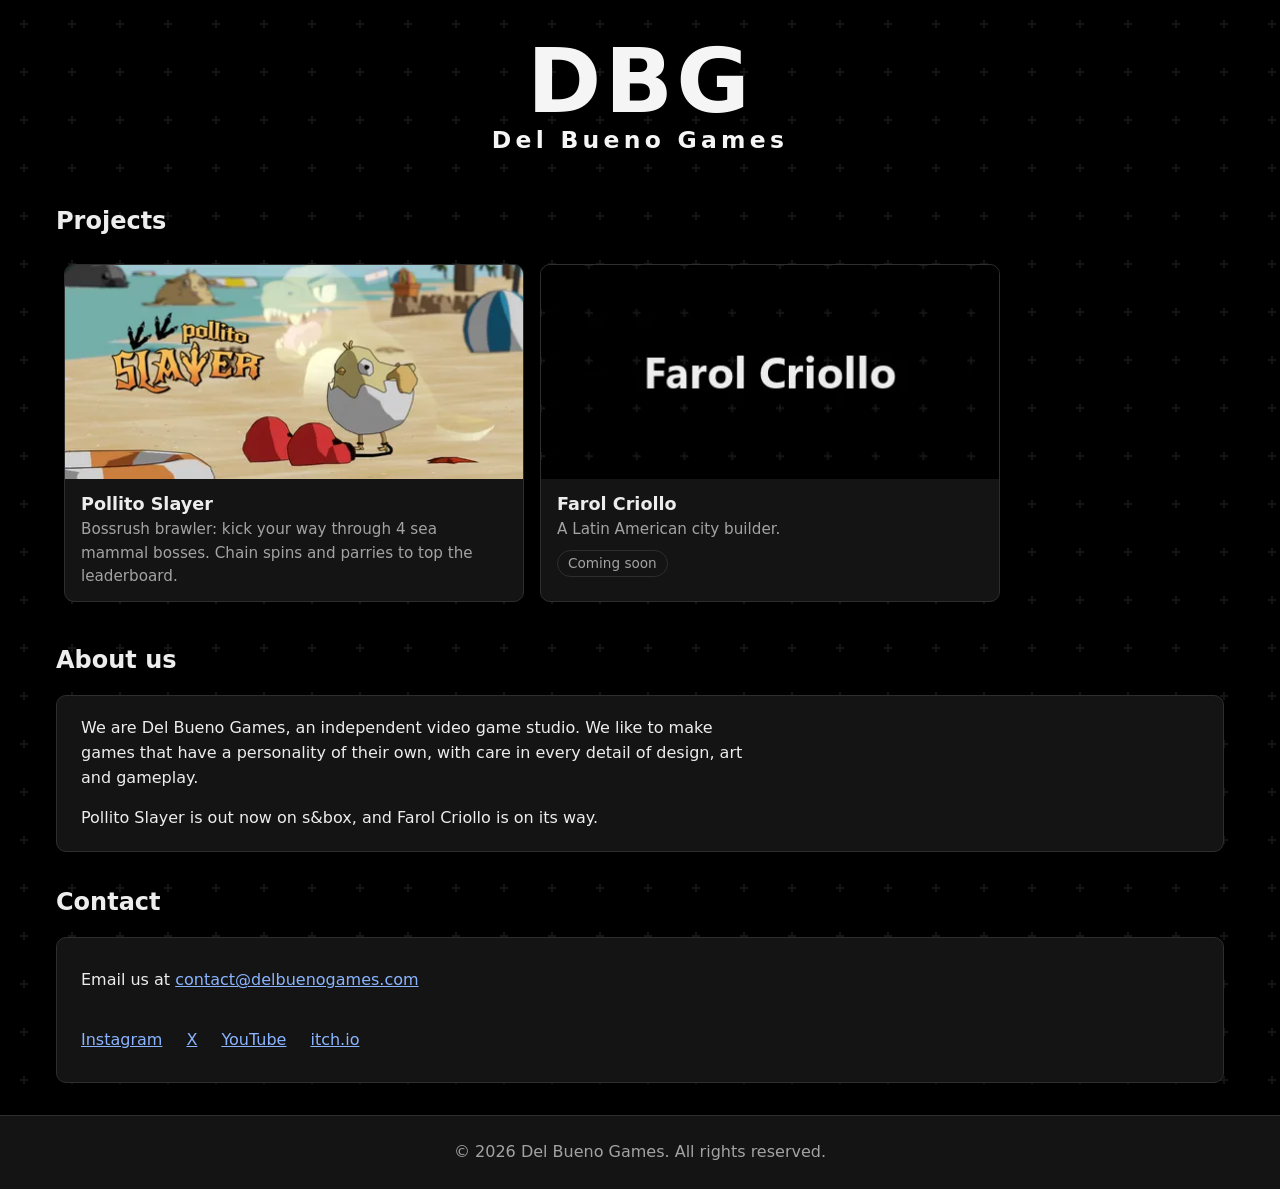
==== index.html @ 5d19f049 "[Add] WEB-1 Landing de Del Bueno Games en ingles Primera publicacion de la web: portada con la marca" ====
<!DOCTYPE html>
<html lang="en">
<head>
    <meta charset="utf-8">
    <meta name="viewport" content="width=device-width, initial-scale=1">
    <title>Del Bueno Games</title>
    <!-- Placeholder texts (head): page description for search results and shared links. Update it together with the placeholder block in <body>. -->
    <meta name="description" content="Del Bueno Games (DBG) is an independent video game studio. Explore our projects, learn who we are and get in touch.">
    <meta property="og:description" content="Independent video game studio. Projects, team and contact.">
    <meta name="theme-color" content="#000000">
    <!-- The favicon and og.png repeat the brand mark: replace them together with assets/img/brand.svg. -->
    <link rel="icon" href="assets/img/favicon.svg" type="image/svg+xml">
    <link rel="canonical" href="https://delbuenogames.com/">
    <meta property="og:type" content="website">
    <meta property="og:title" content="Del Bueno Games">
    <meta property="og:url" content="https://delbuenogames.com/">
    <meta property="og:image" content="https://delbuenogames.com/assets/img/og.png">
    <meta property="og:image:width" content="1200">
    <meta property="og:image:height" content="630">
    <meta property="og:image:alt" content="DBG, Del Bueno Games">
    <meta property="og:locale" content="en_US">
    <meta name="twitter:card" content="summary_large_image">
    <link rel="stylesheet" href="assets/css/style.css">
    <script src="assets/js/catalog.js" defer></script>
</head>
<body>
    <header class="site-header">
        <h1 class="brand"><img src="assets/img/brand.svg" alt="DBG, Del Bueno Games" width="600" height="260"></h1>
    </header>
    <main class="container">
        <section id="projects" class="section" aria-labelledby="projects-title">
            <h2 id="projects-title">Projects</h2>
            <div class="catalog-wrap">
                <!-- Projects: one <li> per project, in display order. A project without a public page uses <div class="card"> with the "Coming soon" tag instead of a link. Farol Criollo's line is a placeholder. A project that falls outside the first screen takes loading="lazy" on its image. -->
                <ul class="catalog" tabindex="0" aria-label="Projects">
                    <li>
                        <a class="card" href="https://sbox.game/dbg/pollito_slayer" rel="noopener">
                            <img src="assets/img/projects/pollito-slayer.webp" alt="" width="460" height="215" decoding="async">
                            <span class="card-name">Pollito Slayer</span>
                            <span class="card-line">Bossrush brawler: kick your way through 4 sea mammal bosses. Chain spins and parries to top the leaderboard.</span>
                        </a>
                    </li>
                    <li>
                        <div class="card">
                            <img src="assets/img/projects/farol-criollo.webp" alt="" width="460" height="215" decoding="async">
                            <span class="card-name">Farol Criollo</span>
                            <span class="card-line">A Latin American city builder.</span>
                            <span class="card-tag">Coming soon</span>
                        </div>
                    </li>
                </ul>
            </div>
        </section>
        <!-- Placeholder texts: start. The page description lives in <head>, under "Placeholder texts (head)". -->
        <section id="about" class="section" aria-labelledby="about-title">
            <h2 id="about-title">About us</h2>
            <div class="panel">
                <p>We are Del Bueno Games, an independent video game studio. We like to make games that have a personality of their own, with care in every detail of design, art and gameplay.</p>
                <p>Pollito Slayer is out now on s&amp;box, and Farol Criollo is on its way.</p>
            </div>
        </section>
        <section id="contact" class="section" aria-labelledby="contact-title">
            <h2 id="contact-title">Contact</h2>
            <div class="panel">
                <p>Email us at <a href="mailto:contact@delbuenogames.com">contact@delbuenogames.com</a></p>
                <ul class="socials">
                    <li><a href="https://www.instagram.com/" rel="noopener">Instagram</a></li>
                    <li><a href="https://x.com/" rel="noopener">X</a></li>
                    <li><a href="https://www.youtube.com/" rel="noopener">YouTube</a></li>
                    <li><a href="https://itch.io/" rel="noopener">itch.io</a></li>
                </ul>
            </div>
        </section>
        <!-- Placeholder texts: end -->
    </main>
    <footer class="site-footer">
        <p>&copy; 2026 Del Bueno Games. All rights reserved.</p>
    </footer>
</body>
</html>
---- assets/css/style.css ----
:root
{
    --bg: #000;
    --pattern: #151515;
    --bg-card: #141414;
    --border: #2e2e2e;
    --text: #ededed;
    --text-muted: #a3a3a3;
    --link: #8ab4ff;
    --scrollbar: #3a3a3a;
    --radius: 10px;
    --card-width: min(80vw, 460px);
    color-scheme: dark;
    --font-sans: system-ui, -apple-system, "Segoe UI", Roboto, Arial, sans-serif;
}

*
{
    box-sizing: border-box;
}

html
{
    background: var(--bg);
}

body
{
    margin: 0;
    background-color: var(--bg);
    background-image: url("data:image/svg+xml,%3Csvg xmlns='http://www.w3.org/2000/svg' width='48' height='48' shape-rendering='crispEdges'%3E%3Cpath fill='%23151515' d='M23 20h2v8h-2zM20 23h8v2h-8z'/%3E%3C/svg%3E");
    background-size: 48px 48px;
    color: var(--text);
    font-family: var(--font-sans);
    font-size: 16px;
    line-height: 1.55;
}

img
{
    display: block;
    max-width: 100%;
}

a
{
    color: var(--link);
}

a:focus-visible,
.catalog:focus-visible,
.catalog-arrow:focus-visible
{
    outline: 3px solid var(--link);
    outline-offset: 3px;
}

.site-header
{
    padding: 1.5rem 1rem 0.5rem;
    text-align: center;
}

.brand
{
    margin: 0;
}

.brand img
{
    width: min(100%, 320px);
    height: auto;
    margin: 0 auto;
}

.container
{
    max-width: 1200px;
    margin: 0 auto;
    padding: 0 1rem;
}

.section
{
    margin: 2rem 0;
}

h2
{
    margin: 0 0 1rem;
    font-size: 1.5rem;
}

.catalog-wrap
{
    position: relative;
}

.catalog
{
    display: flex;
    gap: 1rem;
    margin: 0;
    padding: 0.5rem;
    list-style: none;
    overflow-x: auto;
    overscroll-behavior-x: contain;
    scroll-snap-type: x mandatory;
    scroll-padding-inline: 0.5rem;
    scrollbar-color: var(--scrollbar) transparent;
}

.catalog > li
{
    display: flex;
    flex: none;
    scroll-snap-align: start;
}

.card
{
    display: flex;
    flex-direction: column;
    width: var(--card-width);
    padding-bottom: 0.75rem;
    background: var(--bg-card);
    border: 1px solid var(--border);
    border-radius: var(--radius);
    overflow: hidden;
    color: var(--text);
    text-decoration: none;
}

a.card:hover
{
    border-color: var(--text-muted);
}

.card img
{
    width: 100%;
    height: auto;
    aspect-ratio: 460 / 215;
}

.card-name
{
    padding: 0.75rem 1rem 0;
    font-weight: 600;
    font-size: 1.1rem;
}

.card-line
{
    padding: 0 1rem;
    color: var(--text-muted);
    font-size: 0.95rem;
}

.card-tag
{
    align-self: flex-start;
    margin: 0.5rem 1rem 0;
    padding: 0.125rem 0.625rem;
    border: 1px solid var(--border);
    border-radius: 999px;
    color: var(--text-muted);
    font-size: 0.85rem;
}

.catalog-arrow
{
    position: absolute;
    /* Centered on the capsule image, so the arrow never covers a card title. */
    top: calc(0.5rem + var(--card-width) * 215 / 920 - 22px);
    width: 44px;
    height: 44px;
    padding: 0;
    background: var(--bg);
    border: 1px solid var(--text-muted);
    border-radius: 50%;
    color: var(--text);
    font-size: 1.5rem;
    line-height: 1;
    cursor: pointer;
}

.catalog-arrow:disabled
{
    visibility: hidden;
}

.catalog-arrow-prev
{
    left: 0.5rem;
}

.catalog-arrow-next
{
    right: 0.5rem;
}

.panel
{
    padding: 1.25rem 1.5rem;
    background: var(--bg-card);
    border: 1px solid var(--border);
    border-radius: var(--radius);
}

.panel p
{
    margin: 0 0 1rem;
    max-width: 65ch;
}

.panel p:last-child
{
    margin-bottom: 0;
}

.socials
{
    display: flex;
    flex-wrap: wrap;
    gap: 0.5rem 1.5rem;
    margin: 0;
    padding: 0;
    list-style: none;
}

.socials a,
.panel p a
{
    display: inline-block;
    min-height: 44px;
    line-height: 44px;
}

.site-footer
{
    margin-top: 2rem;
    padding: 1.5rem 1rem;
    background: var(--bg-card);
    border-top: 1px solid var(--border);
    color: var(--text-muted);
    text-align: center;
}

.site-footer p
{
    margin: 0;
}

/* Touch screens drag the row directly; arrows would only cover the cards. */
@media (hover: none)
{
    .catalog-arrow
    {
        display: none;
    }
}

@media (prefers-reduced-motion: reduce)
{
    *
    {
        scroll-behavior: auto !important;
        transition: none !important;
    }
}
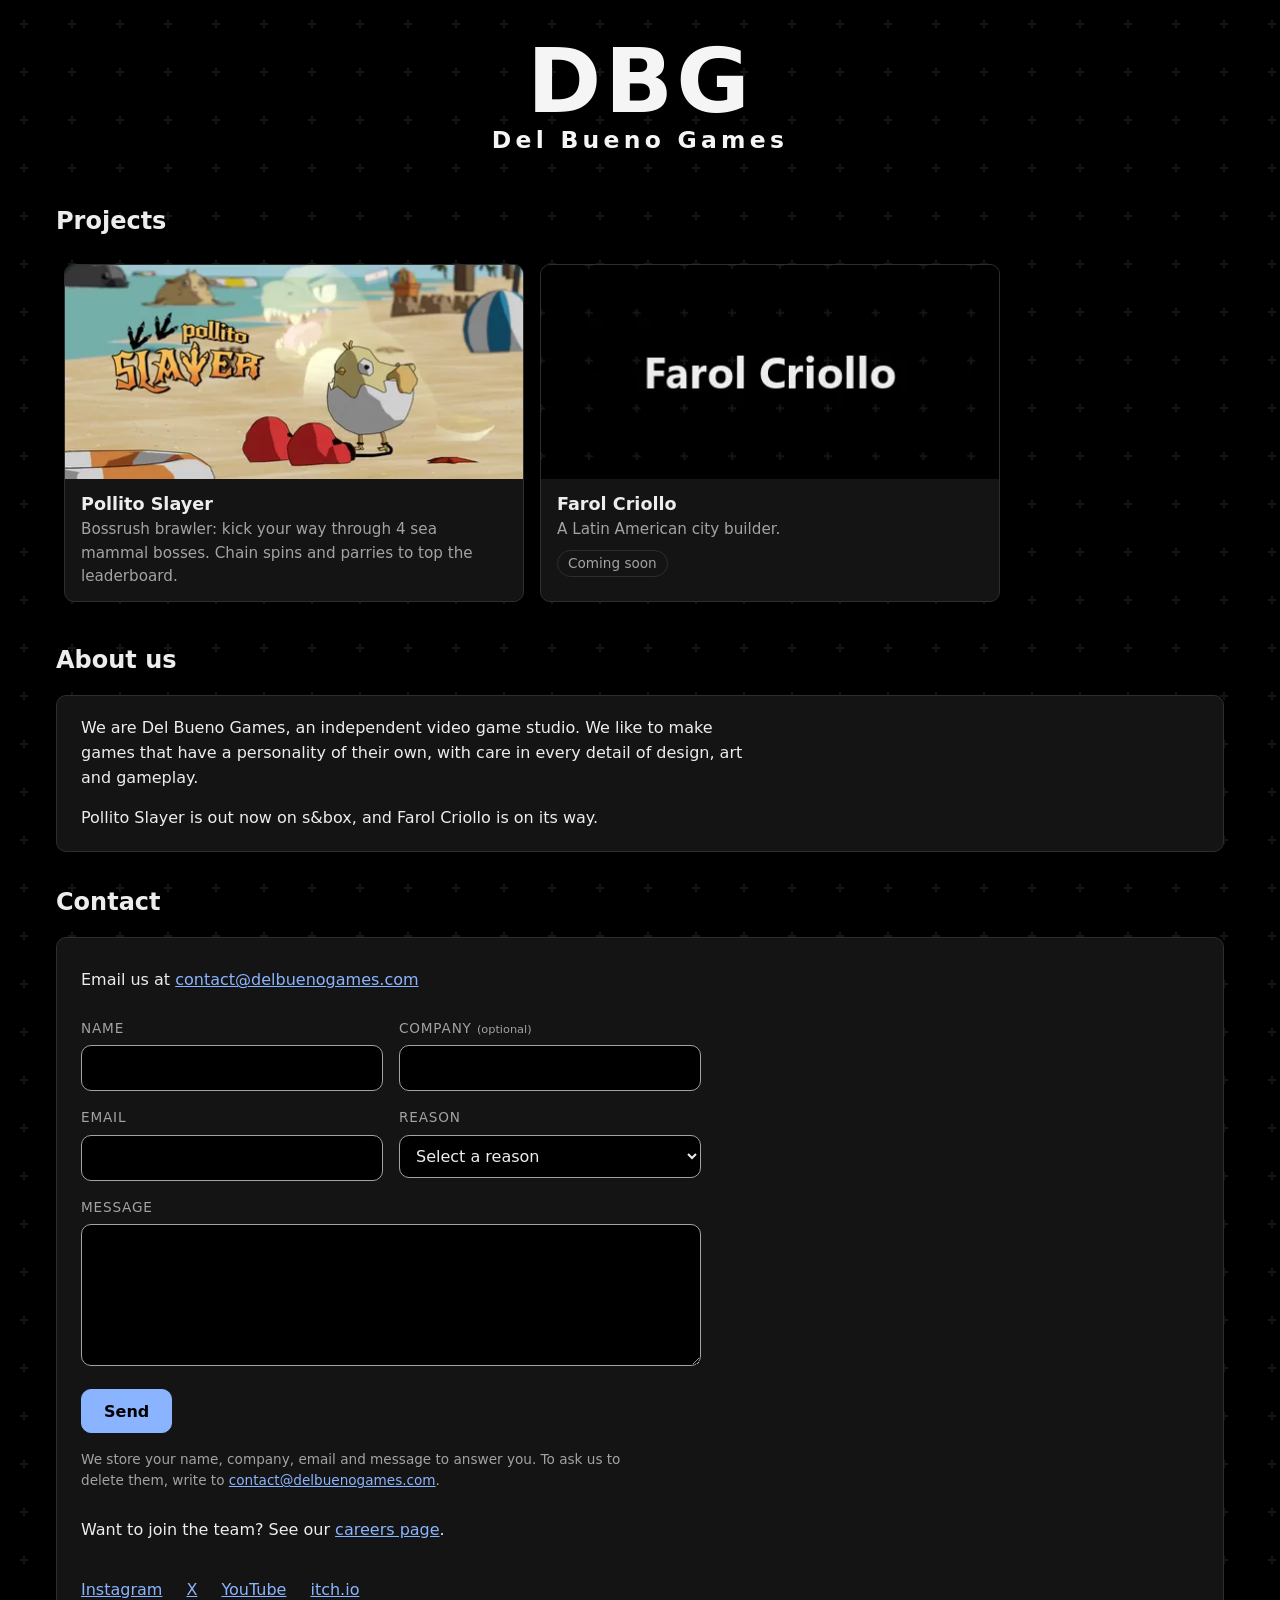
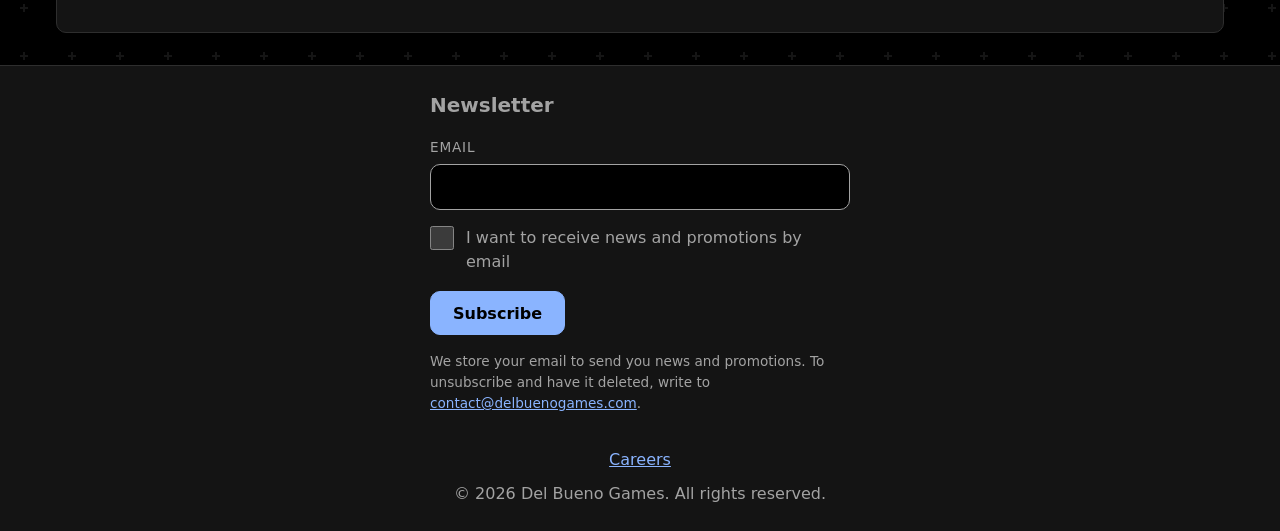
==== commit 050e30d5: "[Add] WEB-5 Formularios de contacto y careers Segunda publicacion de la web: se suman el formulario " ====
--- a/index.html
+++ b/index.html
@@ -22,6 +22,7 @@
     <meta name="twitter:card" content="summary_large_image">
     <link rel="stylesheet" href="assets/css/style.css">
     <script src="assets/js/catalog.js" defer></script>
+    <script src="assets/js/contact.js" defer></script>
 </head>
 <body>
     <header class="site-header">
@@ -63,6 +64,51 @@
             <h2 id="contact-title">Contact</h2>
             <div class="panel">
                 <p>Email us at <a href="mailto:contact@delbuenogames.com">contact@delbuenogames.com</a></p>
+                <!-- The script address lives only in the action attributes of the forms (here and in the footer; careers/index.html has its own); the guide in Contact-Script/README.md says where it comes from. -->
+                <form class="contact-form" action="https://script.google.com/macros/s/AKfycbwpDi107hpgzn3h32MG_jerOkLigRV9ItebDQZ9Th3B-QbZqj8rZuU2F3XIpagCHj1gHg/exec" method="post" accept-charset="utf-8">
+                    <input type="hidden" name="form" value="contact">
+                    <div class="form-grid">
+                        <label class="field">
+                            <span>Name</span>
+                            <input type="text" name="name" required maxlength="100" autocomplete="name">
+                        </label>
+                        <label class="field">
+                            <span>Company <small>(optional)</small></span>
+                            <input type="text" name="company" maxlength="100" autocomplete="organization">
+                        </label>
+                        <label class="field">
+                            <span>Email</span>
+                            <input type="email" name="email" required maxlength="254" autocomplete="email" pattern="[^@\s]+@[^@\s]+\.[^@\s]+" title="An email address like name@example.com">
+                        </label>
+                        <label class="field">
+                            <span>Reason</span>
+                            <select name="reason" required>
+                                <option value="" selected disabled>Select a reason</option>
+                                <option value="Press">Press</option>
+                                <option value="Publishing">Publishing</option>
+                                <option value="Collaboration">Collaboration</option>
+                                <option value="Other">Other</option>
+                            </select>
+                        </label>
+                    </div>
+                    <label class="field">
+                        <span>Message</span>
+                        <textarea name="message" rows="5" required maxlength="4000"></textarea>
+                    </label>
+                    <div class="contact-trap" aria-hidden="true">
+                        <label>Leave this field empty
+                            <input type="text" name="website" tabindex="-1" autocomplete="off">
+                        </label>
+                    </div>
+                    <button type="submit" class="btn-submit">Send</button>
+                    <div class="contact-status" role="status" aria-live="polite">
+                        <p data-state="sending" hidden>Sending your message…</p>
+                        <p data-state="sent" hidden>Thanks! Your message was sent. We'll get back to you soon.</p>
+                        <p data-state="error" hidden>We couldn't send your message. Please email us at <a href="mailto:contact@delbuenogames.com">contact@delbuenogames.com</a>.</p>
+                    </div>
+                    <p class="form-note">We store your name, company, email and message to answer you. To ask us to delete them, write to <a href="mailto:contact@delbuenogames.com">contact@delbuenogames.com</a>.</p>
+                </form>
+                <p>Want to join the team? See our <a href="/careers/">careers page</a>.</p>
                 <ul class="socials">
                     <li><a href="https://www.instagram.com/" rel="noopener">Instagram</a></li>
                     <li><a href="https://x.com/" rel="noopener">X</a></li>
@@ -74,6 +120,33 @@
         <!-- Placeholder texts: end -->
     </main>
     <footer class="site-footer">
+        <section class="newsletter" aria-labelledby="newsletter-title">
+            <h2 id="newsletter-title">Newsletter</h2>
+            <form class="contact-form" action="https://script.google.com/macros/s/AKfycbwpDi107hpgzn3h32MG_jerOkLigRV9ItebDQZ9Th3B-QbZqj8rZuU2F3XIpagCHj1gHg/exec" method="post" accept-charset="utf-8">
+                <input type="hidden" name="form" value="newsletter">
+                <label class="field">
+                    <span>Email</span>
+                    <input type="email" name="email" required maxlength="254" autocomplete="email" pattern="[^@\s]+@[^@\s]+\.[^@\s]+" title="An email address like name@example.com">
+                </label>
+                <label class="check">
+                    <input type="checkbox" name="consent" value="yes" required>
+                    <span>I want to receive news and promotions by email</span>
+                </label>
+                <div class="contact-trap" aria-hidden="true">
+                    <label>Leave this field empty
+                        <input type="text" name="website" tabindex="-1" autocomplete="off">
+                    </label>
+                </div>
+                <button type="submit" class="btn-submit">Subscribe</button>
+                <div class="contact-status" role="status" aria-live="polite">
+                    <p data-state="sending" hidden>Subscribing…</p>
+                    <p data-state="sent" hidden>You're subscribed. Thanks for joining!</p>
+                    <p data-state="error" hidden>We couldn't subscribe you. Please email us at <a href="mailto:contact@delbuenogames.com">contact@delbuenogames.com</a>.</p>
+                </div>
+                <p class="form-note">We store your email to send you news and promotions. To unsubscribe and have it deleted, write to <a href="mailto:contact@delbuenogames.com">contact@delbuenogames.com</a>.</p>
+            </form>
+        </section>
+        <p class="footer-links"><a href="/careers/">Careers</a></p>
         <p>&copy; 2026 Del Bueno Games. All rights reserved.</p>
     </footer>
 </body>
--- a/assets/css/style.css
+++ b/assets/css/style.css
@@ -49,7 +49,12 @@
 
 a:focus-visible,
 .catalog:focus-visible,
-.catalog-arrow:focus-visible
+.catalog-arrow:focus-visible,
+.field input:focus-visible,
+.field textarea:focus-visible,
+.field select:focus-visible,
+.check input:focus-visible,
+.btn-submit:focus-visible
 {
     outline: 3px solid var(--link);
     outline-offset: 3px;
@@ -237,6 +242,136 @@
     line-height: 44px;
 }
 
+.contact-form
+{
+    max-width: 620px;
+    margin: 0 0 1rem;
+}
+
+/* Name and email are short, so they share a row; the message takes the full width. */
+.form-grid
+{
+    display: grid;
+    grid-template-columns: 1fr 1fr;
+    gap: 0 1rem;
+}
+
+.field
+{
+    display: block;
+    min-width: 0;
+    margin: 0 0 1rem;
+}
+
+.field > span
+{
+    display: block;
+    margin: 0 0 0.375rem;
+    color: var(--text-muted);
+    font-size: 0.85rem;
+    letter-spacing: 0.06em;
+    text-transform: uppercase;
+}
+
+.field input,
+.field select,
+.field textarea
+{
+    width: 100%;
+    padding: 0.625rem 0.75rem;
+    background: var(--bg);
+    border: 1px solid var(--text-muted);
+    border-radius: var(--radius);
+    color: var(--text);
+    font-family: var(--font-sans);
+    font-size: 1rem;
+    line-height: 1.5;
+}
+
+.field small
+{
+    text-transform: none;
+    letter-spacing: 0;
+}
+
+.field select
+{
+    appearance: auto;
+}
+
+.check
+{
+    display: flex;
+    align-items: flex-start;
+    gap: 0.75rem;
+    margin: 0 0 1rem;
+}
+
+.check input
+{
+    flex: none;
+    width: 1.5rem;
+    height: 1.5rem;
+    margin: 0;
+    accent-color: var(--link);
+}
+
+.form-note
+{
+    margin: 1rem 0 0;
+    color: var(--text-muted);
+    font-size: 0.85rem;
+}
+
+.panel .form-note a,
+.site-footer .form-note a
+{
+    display: inline;
+    min-height: 0;
+    line-height: inherit;
+}
+
+.field textarea
+{
+    min-height: 7.5rem;
+    resize: vertical;
+}
+
+.btn-submit
+{
+    padding: 0.6875rem 1.375rem;
+    min-height: 44px;
+    background: var(--link);
+    border: 1px solid var(--link);
+    border-radius: var(--radius);
+    color: #000;
+    font-family: var(--font-sans);
+    font-size: 1rem;
+    font-weight: 600;
+    cursor: pointer;
+}
+
+.btn-submit:disabled
+{
+    opacity: 0.6;
+    cursor: default;
+}
+
+/* Off-screen instead of display:none: some bots skip fields hidden with display, and then they would not fall for the trap. */
+.contact-trap
+{
+    position: absolute;
+    left: -10000px;
+    width: 1px;
+    height: 1px;
+    overflow: hidden;
+}
+
+.contact-status
+{
+    margin-top: 1rem;
+}
+
 .site-footer
 {
     margin-top: 2rem;
@@ -252,6 +387,38 @@
     margin: 0;
 }
 
+.site-footer h2
+{
+    font-size: 1.25rem;
+}
+
+.newsletter
+{
+    max-width: 420px;
+    margin: 0 auto 1.5rem;
+    text-align: left;
+}
+
+.footer-links
+{
+    margin-bottom: 0.5rem;
+}
+
+.footer-links a
+{
+    display: inline-block;
+    min-height: 44px;
+    line-height: 44px;
+}
+
+@media (max-width: 600px)
+{
+    .form-grid
+    {
+        grid-template-columns: 1fr;
+    }
+}
+
 /* Touch screens drag the row directly; arrows would only cover the cards. */
 @media (hover: none)
 {
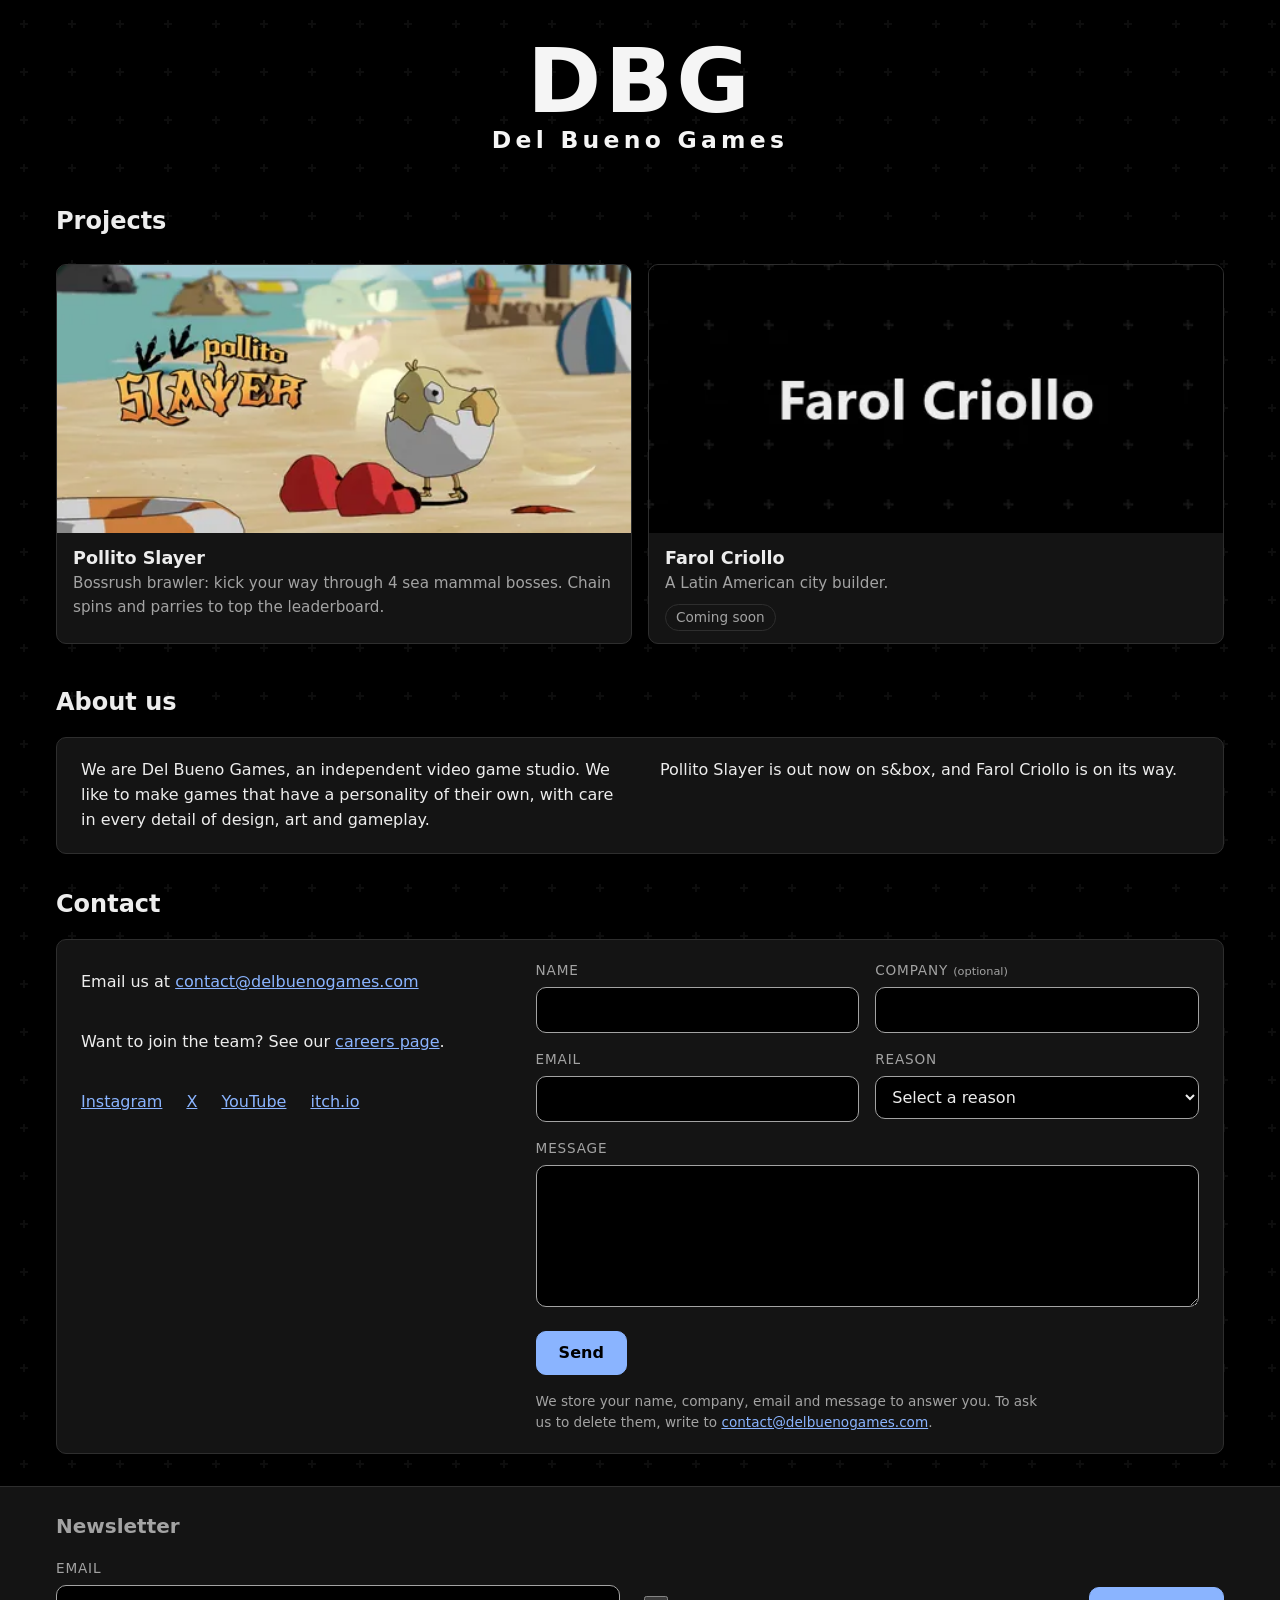
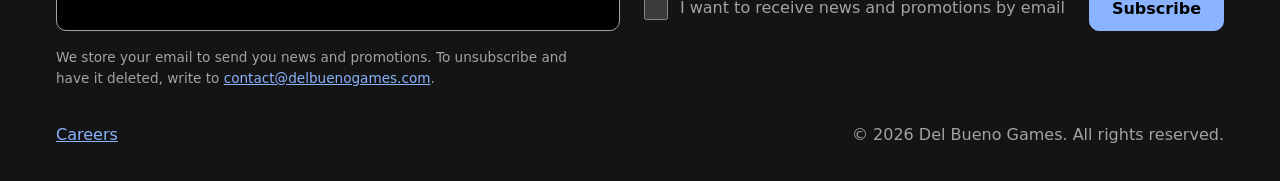
==== commit 57157419: "[Update] WEB-8 Mejora de la estetica de la web Cuarta publicacion de la web: la landing y la pagina " ====
--- a/index.html
+++ b/index.html
@@ -55,14 +55,14 @@
         <!-- Placeholder texts: start. The page description lives in <head>, under "Placeholder texts (head)". -->
         <section id="about" class="section" aria-labelledby="about-title">
             <h2 id="about-title">About us</h2>
-            <div class="panel">
+            <div class="panel panel-about">
                 <p>We are Del Bueno Games, an independent video game studio. We like to make games that have a personality of their own, with care in every detail of design, art and gameplay.</p>
                 <p>Pollito Slayer is out now on s&amp;box, and Farol Criollo is on its way.</p>
             </div>
         </section>
         <section id="contact" class="section" aria-labelledby="contact-title">
             <h2 id="contact-title">Contact</h2>
-            <div class="panel">
+            <div class="panel panel-contact">
                 <p>Email us at <a href="mailto:contact@delbuenogames.com">contact@delbuenogames.com</a></p>
                 <!-- The script address lives only in the action attributes of the forms (here and in the footer; careers/index.html has its own); the guide in Contact-Script/README.md says where it comes from. -->
                 <form class="contact-form" action="https://script.google.com/macros/s/AKfycbwpDi107hpgzn3h32MG_jerOkLigRV9ItebDQZ9Th3B-QbZqj8rZuU2F3XIpagCHj1gHg/exec" method="post" accept-charset="utf-8">
--- a/assets/css/style.css
+++ b/assets/css/style.css
@@ -1,7 +1,7 @@
 :root
 {
     --bg: #000;
-    --pattern: #151515;
+    --pattern: #0d0d0d;
     --bg-card: #141414;
     --border: #2e2e2e;
     --text: #ededed;
@@ -10,6 +10,7 @@
     --scrollbar: #3a3a3a;
     --radius: 10px;
     --card-width: min(80vw, 460px);
+    --container: 1200px;
     color-scheme: dark;
     --font-sans: system-ui, -apple-system, "Segoe UI", Roboto, Arial, sans-serif;
 }
@@ -28,7 +29,7 @@
 {
     margin: 0;
     background-color: var(--bg);
-    background-image: url("data:image/svg+xml,%3Csvg xmlns='http://www.w3.org/2000/svg' width='48' height='48' shape-rendering='crispEdges'%3E%3Cpath fill='%23151515' d='M23 20h2v8h-2zM20 23h8v2h-8z'/%3E%3C/svg%3E");
+    background-image: url("data:image/svg+xml,%3Csvg xmlns='http://www.w3.org/2000/svg' width='48' height='48' shape-rendering='crispEdges'%3E%3Cpath fill='%230d0d0d' d='M23 20h2v8h-2zM20 23h8v2h-8z'/%3E%3C/svg%3E");
     background-size: 48px 48px;
     color: var(--text);
     font-family: var(--font-sans);
@@ -80,7 +81,7 @@
 
 .container
 {
-    max-width: 1200px;
+    max-width: var(--container);
     margin: 0 auto;
     padding: 0 1rem;
 }
@@ -118,7 +119,7 @@
 .catalog > li
 {
     display: flex;
-    flex: none;
+    flex: 1 0 var(--card-width);
     scroll-snap-align: start;
 }
 
@@ -126,7 +127,7 @@
 {
     display: flex;
     flex-direction: column;
-    width: var(--card-width);
+    width: 100%;
     padding-bottom: 0.75rem;
     background: var(--bg-card);
     border: 1px solid var(--border);
@@ -158,6 +159,7 @@
 .card-line
 {
     padding: 0 1rem;
+    max-width: 60ch;
     color: var(--text-muted);
     font-size: 0.95rem;
 }
@@ -216,7 +218,7 @@
 .panel p
 {
     margin: 0 0 1rem;
-    max-width: 65ch;
+    max-width: 60ch;
 }
 
 .panel p:last-child
@@ -319,6 +321,7 @@
 .form-note
 {
     margin: 1rem 0 0;
+    max-width: 60ch;
     color: var(--text-muted);
     font-size: 0.85rem;
 }
@@ -351,9 +354,65 @@
     cursor: pointer;
 }
 
+.jobs
+{
+    margin: 0 0 1.5rem;
+}
+
+.job
+{
+    max-width: 620px;
+    margin: 0 0 1rem;
+    padding: 1rem 1.25rem;
+    border: 1px solid var(--border);
+    border-radius: var(--radius);
+}
+
+.job h3,
+.job h4,
+.job h5
+{
+    margin: 0 0 0.5rem;
+}
+
+.job h5
+{
+    color: var(--text-muted);
+    font-size: 0.85rem;
+    letter-spacing: 0.06em;
+    text-transform: uppercase;
+}
+
+.job-meta
+{
+    color: var(--text-muted);
+}
+
+.job ul
+{
+    margin: 0 0 1rem;
+    padding-left: 1.25rem;
+    max-width: 60ch;
+}
+
+.btn-apply
+{
+    display: inline-block;
+    margin: 0 0 1rem;
+    padding: 0.6875rem 1.375rem;
+    min-height: 44px;
+    box-sizing: border-box;
+    background: var(--link);
+    border: 1px solid var(--link);
+    border-radius: var(--radius);
+    color: #000;
+    font-weight: 600;
+    text-decoration: none;
+}
+
 .btn-submit:disabled
 {
-    opacity: 0.6;
+    opacity: 0.65;
     cursor: default;
 }
 
@@ -419,6 +478,149 @@
     }
 }
 
+@media (min-width: 1024px)
+{
+    .catalog
+    {
+        margin-inline: -0.5rem;
+    }
+
+    .panel-about
+    {
+        display: grid;
+        grid-template-columns: 1fr 1fr;
+        column-gap: 2.5rem;
+    }
+
+    .panel-about p
+    {
+        margin: 0;
+    }
+
+    .panel-contact
+    {
+        display: grid;
+        grid-template-columns: minmax(0, 1fr) minmax(0, 1.6fr);
+        grid-template-rows: auto auto auto 1fr;
+        column-gap: 2.5rem;
+    }
+
+    .panel-contact > p,
+    .panel-contact > .socials
+    {
+        grid-column: 1;
+    }
+
+    .panel-contact .contact-form
+    {
+        grid-column: 2;
+        grid-row: 1 / -1;
+        max-width: none;
+        margin: 0;
+    }
+
+    .panel-careers
+    {
+        display: grid;
+        grid-template-columns: minmax(0, 1.2fr) minmax(0, 1fr);
+        grid-template-rows: auto 1fr;
+        column-gap: 2.5rem;
+    }
+
+    .panel-careers > p,
+    .panel-careers > .jobs
+    {
+        grid-column: 1;
+    }
+
+    .panel-careers .contact-form
+    {
+        grid-column: 2;
+        grid-row: 1 / -1;
+        align-self: start;
+        max-width: none;
+        margin: 0;
+        scroll-margin-top: 1rem;
+    }
+
+    .panel-careers .field textarea
+    {
+        min-height: 6rem;
+        height: 6rem;
+    }
+
+    .panel-careers .jobs
+    {
+        margin-bottom: 0;
+    }
+
+    .job
+    {
+        max-width: none;
+    }
+
+    .site-footer
+    {
+        display: flex;
+        flex-wrap: wrap;
+        justify-content: space-between;
+        align-items: center;
+        text-align: left;
+        padding-inline: max(1rem, calc((100% - var(--container)) / 2 + 1rem));
+    }
+
+    .newsletter
+    {
+        flex: 0 0 100%;
+        max-width: none;
+        margin: 0 0 1.5rem;
+    }
+
+    .newsletter .contact-form
+    {
+        display: grid;
+        grid-template-columns: minmax(0, 1fr) auto auto;
+        column-gap: 1.5rem;
+        align-items: end;
+        max-width: none;
+        margin: 0;
+    }
+
+    .newsletter .field,
+    .newsletter .check,
+    .newsletter .btn-submit
+    {
+        margin-bottom: 0;
+    }
+
+    .newsletter .check
+    {
+        align-items: center;
+        min-height: calc(1.5em + 1.25rem + 2px);
+    }
+
+    .newsletter .contact-status,
+    .newsletter .form-note
+    {
+        grid-column: 1 / -1;
+    }
+
+    .footer-links
+    {
+        margin: 0;
+    }
+}
+
+/* A sticky form taller than the window would keep its submit button out of reach. */
+@media (min-width: 1024px) and (min-height: 590px)
+{
+    .panel-careers .contact-form
+    {
+        position: sticky;
+        top: 1rem;
+    }
+}
+
 /* Touch screens drag the row directly; arrows would only cover the cards. */
 @media (hover: none)
 {
